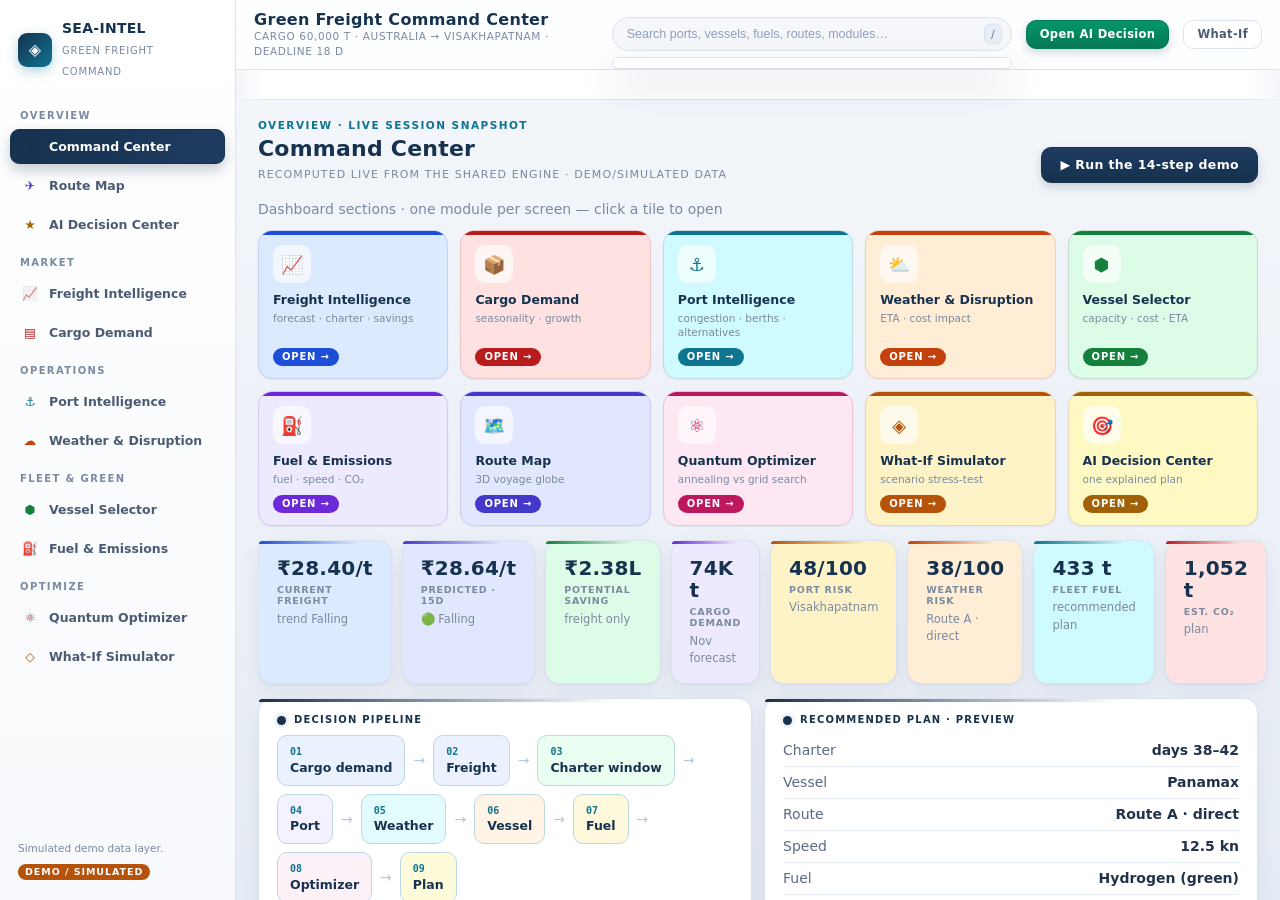
==== index.html @ d5bcb821 "Deploy Green Freight Command Center v59 (rupee currency, pastel dashboard, search, hardened controls" ====
<!DOCTYPE html>
<html lang="en">
<head>
<meta charset="utf-8">
<meta name="viewport" content="width=device-width, initial-scale=1.0">
<title>SEA-INTEL · Green Freight Command Center</title>
<link rel="stylesheet" href="css/styles.css?v=59">
</head>
<body>

<div class="app">

  <!-- ============ SIDEBAR NAV ============ -->
  <aside class="side">
    <div class="brand">
      <div class="logo">◈</div>
      <div><b>SEA-INTEL</b><span>Green Freight Command</span></div>
    </div>

    <div class="grp">Overview</div>
    <button class="navbtn active" data-view="home"><span class="ico">◈</span>Command Center</button>
    <button class="navbtn" data-view="map"><span class="ico">✈</span>Route Map</button>
    <button class="navbtn" data-view="decision"><span class="ico">★</span>AI Decision Center</button>

    <div class="grp">Market</div>
    <button class="navbtn" data-view="freight"><span class="ico">📈</span>Freight Intelligence</button>
    <button class="navbtn" data-view="cargo"><span class="ico">▤</span>Cargo Demand</button>

    <div class="grp">Operations</div>
    <button class="navbtn" data-view="ports"><span class="ico">⚓</span>Port Intelligence</button>
    <button class="navbtn" data-view="weather"><span class="ico">☁</span>Weather &amp; Disruption</button>

    <div class="grp">Fleet &amp; Green</div>
    <button class="navbtn" data-view="vessels"><span class="ico">⬢</span>Vessel Selector</button>
    <button class="navbtn" data-view="fuel"><span class="ico">⛽</span>Fuel &amp; Emissions</button>

    <div class="grp">Optimize</div>
    <button class="navbtn" data-view="quantum"><span class="ico">⚛</span>Quantum Optimizer</button>
    <button class="navbtn" data-view="whatif"><span class="ico">◇</span>What-If Simulator</button>

    <div class="foot">
      Simulated demo data layer.<br>
      <span class="badge-demo">DEMO / SIMULATED</span>
    </div>
  </aside>

  <!-- ============ MAIN ============ -->
  <div class="main">
    <header class="head">
      <div class="dsp">
        <h1>Green Freight Command Center
          <small id="headCtx">Cargo 60,000 t · Australia → Visakhapatnam · Deadline 18 d</small>
        </h1>
      </div>
      <div class="search">
        <input id="searchInput" type="search" placeholder="Search ports, vessels, fuels, routes, modules…" autocomplete="off" spellcheck="false" />
        <kbd class="search-hint">/</kbd>
        <div class="search-res" id="searchRes"></div>
      </div>
      <button class="btn small green" data-go="decision">Open AI Decision</button>
      <button class="btn small ghost" data-go="whatif">What-If</button>
    </header>

    <div class="tape" id="tape"><div class="tape-inner" id="tapeInner"></div></div>

    <div id="errBoard"></div>

    <!-- ================= HOME ================= -->
    <section class="view on" data-view="home">
      <div class="view-head">
        <div>
          <span class="kick">Overview · live session snapshot</span>
          <h2>Command Center <small id="hcSub">every figure below is recomputed by the shared engine</small></h2>
        </div>
        <button class="btn" id="btnDemo">▶ Run the 14-step demo</button>
      </div>

      <div class="pane">
        <div class="ttl sec-ttl">Dashboard sections · one module per screen — click a tile to open</div>
        <div class="sec-mosaic" id="secMosaic"></div>
      </div>

      <div class="strip pane" id="kpiStrip"></div>

      <div class="grid two pane">
        <div class="card">
          <div class="ttl">Decision pipeline</div>
          <div class="pipe" id="pipeLine"></div>
          <p class="sim-note" style="margin-top:12px">Market → demand → port → weather → fleet → fuel → optimizer → plan. Changing any input recomputes every stage.</p>
        </div>
        <div class="card">
          <div class="ttl">Recommended plan · preview</div>
          <div id="homePlan"></div>
          <div style="display:flex;gap:10px;margin-top:12px;flex-wrap:wrap">
            <button class="btn small" data-go="decision">Full plan + why →</button>
            <button class="btn small ghost" data-go="quantum">Optimizer report →</button>
          </div>
        </div>
      </div>

      <div class="grid four pane" id="quickLaunch"></div>

      <div class="card pane">
        <div class="ttl">Guided demo log</div>
        <div class="demo-log" id="demoLog"><span class="step">ready.</span> Press “Run the 14-step demo” to walk the pipeline.</div>
      </div>
    </section>

    <!-- ================= FREIGHT ================= -->
    <section class="view" data-view="freight">
      <div class="view-head">
        <div>
          <span class="kick">Module 02 · market</span>
          <h2>Freight Intelligence <small>forecast, charter timing, savings</small></h2>
        </div>
        <span class="tag t" id="frTag">—</span>
      </div>

      <div class="card pane">
        <div class="ttl">Voyage inputs</div>
        <div class="row">
          <div class="field"><label>Origin</label><select id="fOrigin"></select></div>
          <div class="field"><label>Destination</label><select id="fDest"></select></div>
          <div class="field"><label>Cargo type</label><select id="fCargoType"></select></div>
          <div class="field"><label>Quantity (tonnes)</label><input type="number" id="fQty" min="1000" max="150000" step="1000"></div>
          <div class="field"><label>Deadline (days)</label><input type="number" id="fDeadline" min="5" max="60"></div>
          <div class="field"><label></label><button class="btn" id="fGo">Apply</button></div>
        </div>
      </div>

      <div class="grid three pane">
        <div class="card kpi">
          <div class="lbl">Current freight rate</div>
          <div class="v" id="frCur">–</div>
          <div class="sub down">simulated Baltic-style index</div>
        </div>
        <div class="card kpi">
          <div class="lbl">Predicted · ~15 days</div>
          <div class="v" id="frF15">–</div>
          <div class="sub" id="frTrend">—</div>
        </div>
        <div class="card kpi">
          <div class="lbl">Prediction confidence</div>
          <div class="v" id="frConf">–</div>
          <div class="sub">based on window sharpness</div>
        </div>
      </div>

      <div class="grid two pane">
        <div class="card">
          <div class="ttl">Rate forecast · 60-day horizon</div>
          <div class="canvas-wrap" id="frChartWrap"><canvas id="frChart" data-h="280"></canvas></div>
        </div>
        <div class="card">
          <div class="ttl">Predicted rates</div>
          <div id="frPreds" style="display:flex;flex-direction:column;gap:8px"></div>
          <div class="sim-note" style="margin-top:10px">Plain-language read: <b id="frRead">—</b></div>
        </div>
      </div>

      <div class="grid two pane">
        <div class="card">
          <div class="ttl">Decision · best charter window</div>
          <div id="frWindow"></div>
        </div>
        <div class="card">
          <div class="ttl">Potential savings calculator</div>
          <div id="frSave"></div>
        </div>
      </div>
    </section>

    <!-- ================= CARGO ================= -->
    <section class="view" data-view="cargo">
      <div class="view-head">
        <div>
          <span class="kick">Module 03 · market</span>
          <h2>Cargo Demand Intelligence <small>tonnage pressure drives freight</small></h2>
        </div>
      </div>
      <div class="grid two pane">
        <div class="card">
          <div class="ttl">Monthly demand · Sep → Dec forecast</div>
          <div id="cgForecast"></div>
        </div>
        <div class="card">
          <div class="ttl">Demand → Freight linkage</div>
          <div class="pipe" id="cgChain"></div>
          <p class="sim-note" style="margin-top:12px" id="cgNote">—</p>
        </div>
      </div>
      <div class="grid two pane">
        <div class="card">
          <div class="ttl">Cargo volume by month (K tonnes)</div>
          <div class="canvas-wrap" id="cgChartWrap"><canvas id="cgChart" data-h="280"></canvas></div>
        </div>
        <div class="card">
          <div class="ttl">Demand growth analysis</div>
          <div id="cgGrowth"></div>
        </div>
      </div>
    </section>

    <!-- ================= PORTS ================= -->
    <section class="view" data-view="ports">
      <div class="view-head">
        <div>
          <span class="kick">Module 04 · operations</span>
          <h2>Port Intelligence <small>congestion, berths, draft, risk</small></h2>
        </div>
        <button class="btn small" data-go="map">Open on map →</button>
      </div>
      <div class="grid four pane" id="portCards"></div>
      <div class="card pane" id="altPortCard"></div>
    </section>

    <!-- ================= WEATHER ================= -->
    <section class="view" data-view="weather">
      <div class="view-head">
        <div>
          <span class="kick">Module 05 · operations</span>
          <h2>Weather &amp; Disruption Intelligence <small>sea state, ETA, cost impact</small></h2>
        </div>
      </div>
      <div class="grid three pane">
        <div class="card" style="display:flex;justify-content:center"><div id="wxRing"></div></div>
        <div class="card" id="wxImp"></div>
        <div class="card" id="wxAlt"></div>
      </div>
      <div class="card pane">
        <div class="ttl">Active sea-state events (simulated)</div>
        <div id="wxEvents"></div>
      </div>
    </section>

    <!-- ================= VESSELS ================= -->
    <section class="view" data-view="vessels">
      <div class="view-head">
        <div>
          <span class="kick">Module 06 · fleet</span>
          <h2>Vessel Selection Engine <small>capacity · cost · ETA · fuel · CO₂ · risk</small></h2>
        </div>
      </div>
      <div class="card pane">
        <div class="ttl">Comparison for current voyage</div>
        <table class="tbl" id="vesselTbl"></table>
        <p class="sim-note" style="margin-top:10px" id="vsNote">—</p>
      </div>
      <div class="card pane">
        <div class="ttl">Why this vessel</div>
        <ul class="why" id="vsWhy"></ul>
      </div>
    </section>

    <!-- ================= FUEL ================= -->
    <section class="view" data-view="fuel">
      <div class="view-head">
        <div>
          <span class="kick">Module 07 · green fleet</span>
          <h2>Fuel Prediction &amp; Speed Optimization <small>speed in → fuel, cost, CO₂ out</small></h2>
        </div>
      </div>
      <div class="grid two pane">
        <div class="card">
          <div class="ttl">Speed impact (live)</div>
          <div class="slider-row"><label>Speed</label><input type="range" id="spRange" min="10" max="17" step="0.1" value="13.1"><span class="pct" id="spVal">13.1 kn</span></div>
          <div id="spOut"></div>
        </div>
        <div class="card">
          <div class="ttl">Optimal cruising speed</div>
          <div id="spOpt"></div>
        </div>
      </div>
      <div class="grid two pane">
        <div class="card">
          <div class="ttl">Fuel → speed curve</div>
          <div class="canvas-wrap" id="fuChartWrap"><canvas id="fuChart" data-h="260"></canvas></div>
        </div>
        <div class="card">
          <div class="ttl">Green fuel comparison · this voyage</div>
          <table class="tbl" id="fuelTbl"></table>
          <div style="margin-top:12px" class="row">
            <button class="btn small" id="shoreBtn">Shore power: on</button>
            <span class="sim-note">Shore-power flag shown when the destination port has infrastructure.</span>
          </div>
        </div>
      </div>
    </section>

    <!-- ================= MAP ================= -->
    <section class="view" data-view="map">
      <div class="view-head">
        <div>
          <span class="kick">Module 08 · spatial</span>
          <h2>Route Map <small>grab to rotate · scroll to zoom · routes stay on the planet</small></h2>
        </div>
        <div class="row">
          <button class="btn small" data-lane="A">Route A</button>
          <button class="btn small" data-lane="B">Route B</button>
          <button class="btn small" data-lane="C">Route C</button>
          <button class="btn small ghost" data-go="weather">Weather risk →</button>
        </div>
      </div>
      <div class="globe-box" id="globeBox">
        <div id="globeTip"></div>
      </div>
      <div class="card pane">
        <div class="ttl">Map legend &amp; route rationale</div>
        <div id="mapLegend"></div>
      </div>
    </section>

    <!-- ================= QUANTUM ================= -->
    <section class="view" data-view="quantum">
      <div class="view-head">
        <div>
          <span class="kick">Module 09 · optimizer (problem 26138)</span>
          <h2>Quantum-Inspired Optimization <small>annealing over vessel × route × speed × fuel × charter window</small></h2>
        </div>
        <button class="btn" id="optBtn">⚛ Run optimizer</button>
      </div>
      <div class="grid two pane">
        <div class="card">
          <div class="ttl">Optimization priorities</div>
          <div class="slider-row"><label>Cost</label><input type="range" class="wsl" data-k="cost" min="0" max="100"><span class="pct" id="wCost">70%</span></div>
          <div class="slider-row"><label>Fuel</label><input type="range" class="wsl" data-k="fuel" min="0" max="100"><span class="pct" id="wFuel">60%</span></div>
          <div class="slider-row"><label>Emissions</label><input type="range" class="wsl" data-k="emi" min="0" max="100"><span class="pct" id="wEmi">90%</span></div>
          <div class="slider-row"><label>ETA</label><input type="range" class="wsl" data-k="eta" min="0" max="100"><span class="pct" id="wEta">80%</span></div>
          <p class="sim-note" style="margin-top:8px">Priority changes shift vessel / route / speed / fuel choices through the same engine.</p>
        </div>
        <div class="card">
          <div class="ttl">Result that matches current priorities</div>
          <div id="optOut"></div>
        </div>
      </div>
      <div class="grid two pane">
        <div class="card" id="qBox"></div>
        <div class="card" id="cBox"></div>
      </div>
      <div class="card pane">
        <div class="ttl">Optimizer method</div>
        <div class="sim-note">Quantum-inspired simulated annealing over the full decision graph; objective = weighted (cost, fuel, CO₂, ETA-lateness). Runs and timings are measured live in your browser on each “Run optimizer”. Conventional baseline = greedy grid search over the same space.</div>
      </div>
    </section>

    <!-- ================= WHAT-IF ================= -->
    <section class="view" data-view="whatif">
      <div class="view-head">
        <div>
          <span class="kick">Module 10 · simulation</span>
          <h2>What-If Simulator <small>change a scenario → engine re-optimizes everything</small></h2>
        </div>
        <button class="btn green" id="wiReset">Reset scenarios</button>
      </div>
      <div class="card pane">
        <div class="ttl">Scenario switches</div>
        <div class="row" id="wiChips"></div>
      </div>
      <div class="grid two pane">
        <div class="card"><div class="ttl">Before</div><div id="wiBefore"></div></div>
        <div class="card"><div class="ttl">After</div><div id="wiAfter"></div></div>
      </div>
      <div class="card pane">
        <div class="ttl">Why the recommendation changed</div>
        <div id="wiWhy"></div>
        <div class="grid four" id="wiDeltas" style="margin-top:12px"></div>
      </div>
    </section>

    <!-- ================= DECISION ================= -->
    <section class="view" data-view="decision">
      <div class="view-head">
        <div>
          <span class="kick">Output · everything above converges here</span>
          <h2>AI Voyage Decision Center <small>one recommendation, fully explained</small></h2>
        </div>
        <div style="display:flex;gap:8px">
          <button class="btn small" data-go="map">Route →</button>
          <button class="btn small ghost" data-go="whatif">Stress-test →</button>
        </div>
      </div>
      <div class="grid two pane">
        <div class="card">
          <div class="ttl">🏆 Recommended plan</div>
          <div id="decPlan"></div>
        </div>
        <div class="card" style="display:flex;justify-content:space-around;align-items:center;gap:16px">
          <div id="decRing"></div>
          <div id="decRingTxt"></div>
        </div>
      </div>
      <div class="grid two pane">
        <div class="card">
          <div class="ttl">Expected results</div>
          <div id="decResults"></div>
        </div>
        <div class="card">
          <div class="ttl">Why did AI choose this?</div>
          <ul class="why" id="decWhy"></ul>
        </div>
      </div>
      <div class="card pane">
        <div class="ttl">Digital voyage summary</div>
        <table class="tbl" id="decSummary"></table>
      </div>
      <div class="card pane">
        <div class="ttl">Before / after optimization</div>
        <div class="canvas-wrap" id="decChartWrap"><canvas id="decChart" data-h="280"></canvas></div>
      </div>
    </section>

    <!-- modal -->
    <div class="modal" id="portModal"><div class="box card" id="portModalBody"></div></div>
  </div>
</div>

<div id="probe" style="display:none"></div>
<script src="js/data.js?v=59"></script>
<script src="js/engine.js?v=59"></script>
<script src="js/charts.js?v=59"></script>
<script src="js/globe2026z.js?v=59"></script>
<script src="js/app.js?v=59"></script>
</body>
</html>
---- css/styles.css ----
:root {
  --bg: #eef2f8;
  --bg2: #f7f9fc;
  --panel: #ffffff;
  --panel2: #fdfdfe;
  --line: #dbe3ee;
  --navy: #16324f;
  --navy2: #1e3a5f;
  --teal: #0e7490;
  --blue: #2563eb;
  --green: #059669;
  --amber: #b45309;
  --red: #dc2626;
  --cyan: #0e7490;
  --ink: #22324b;
  --ink2: #4c5b74;
  --ink3: #7a8aa0;
  --head: #132743;
  --soft: rgba(19, 39, 67, 0.06);
  --mono: ui-monospace, "Cascadia Mono", Consolas, monospace;
}
* { box-sizing: border-box; margin: 0; padding: 0; }
html, body { height: 100%; }
body {
  background: linear-gradient(180deg, #f4f7fb 0%, var(--bg) 45%, #e6ecf5 100%) fixed, var(--bg);
  color: var(--ink);
  font: 14px/1.5 system-ui, "Segoe UI", sans-serif;
  overflow: hidden;
}
::-webkit-scrollbar { width: 10px; height: 10px; }
::-webkit-scrollbar-thumb { background: #c3cfe0; border-radius: 8px; border: 2px solid transparent; background-clip: content-box; }
::-webkit-scrollbar-track { background: transparent; }
a { color: var(--teal); }

.app { display: grid; grid-template-columns: 236px 1fr; height: 100vh; }

/* ---------- Sidebar ---------- */
.side {
  background: linear-gradient(180deg, #ffffff, #f7f9fc);
  border-right: 1px solid var(--line);
  display: flex; flex-direction: column;
  padding: 14px 10px 18px; overflow-y: auto;
  position: relative; z-index: 20;
}
.brand { display: flex; align-items: center; gap: 10px; padding: 4px 8px 16px; }
.brand .logo {
  width: 34px; height: 34px; border-radius: 9px; flex: none;
  background: linear-gradient(135deg, #16324f, #0e7490);
  box-shadow: 0 4px 12px rgba(14, 116, 144, .3);
  display: grid; place-items: center;
  font: 800 16px/1 system-ui; color: #ffffff;
}
.brand b { color: var(--navy); font-size: 14px; letter-spacing: .02em; display: block; }
.brand span { color: var(--ink3); font-size: 10px; letter-spacing: .08em; text-transform: uppercase; }
.side .grp { color: var(--ink3); font: 700 10px/1 system-ui; letter-spacing: .14em; text-transform: uppercase; padding: 14px 10px 6px; }
.navbtn {
  width: 100%; text-align: left; display: flex; align-items: center; gap: 10px;
  background: transparent; color: var(--ink2);
  border: 1px solid transparent; border-radius: 9px;
  padding: 9px 10px; margin: 2px 0; cursor: pointer;
  font: 600 12.5px/1.2 system-ui; transition: background .15s, color .15s, border-color .15s, transform .06s;
}
.navbtn:hover { background: var(--soft); color: var(--navy); }
.navbtn:active { transform: translateY(1px); }
.navbtn .ico { width: 18px; text-align: center; color: var(--teal); flex: none; }
.navbtn.active { background: linear-gradient(90deg, #16324f, #1e3a5f); color: #ffffff; border-color: #16324f; box-shadow: 0 6px 14px rgba(22, 50, 79, .25); }
.navbtn.active .ico { color: #7dd3fc; }
.side .foot { margin-top: auto; padding: 14px 8px 2px; color: var(--ink3); font-size: 10.5px; line-height: 1.5; }
.badge-demo {
  display: inline-block; font: 700 9.5px/1 system-ui; letter-spacing: .1em;
  color: #ffffff; background: var(--amber); border-radius: 999px; padding: 3px 7px; margin-top: 8px;
}

/* ---------- Header / tape ---------- */
.head {
  display: flex; align-items: center; gap: 14px;
  padding: 10px 18px; border-bottom: 1px solid var(--line);
  background: rgba(255, 255, 255, .82); backdrop-filter: blur(8px);
  position: relative; z-index: 10;
}
.head h1 { font: 700 16px/1.2 system-ui; color: var(--navy); letter-spacing: .02em; }
.head h1 small { display: block; color: var(--ink3); font: 500 10.5px/1.4 system-ui; letter-spacing: .06em; text-transform: uppercase; }
.head .dsp { flex: 1; }

/* Global search */
.search { position: relative; flex: 0 1 400px; min-width: 180px; }
.search input {
  width: 100%; padding: 9px 38px 9px 14px; box-sizing: border-box;
  border: 1px solid var(--line); border-radius: 999px;
  background: #f5f7fb; color: var(--ink); font-size: 12.5px; outline: none;
  transition: border-color .12s, box-shadow .12s, background .12s;
}
.search input::placeholder { color: #8ea0bd; }
.search input:focus { border-color: #93c5fd; background: #ffffff; box-shadow: 0 0 0 3px #dbeafe; }
.search-hint {
  position: absolute; right: 10px; top: 50%; transform: translateY(-50%);
  font: 700 10px/1.5 system-ui; color: var(--ink3);
  background: #e8eef6; border: 1px solid var(--line); border-radius: 6px; padding: 2px 6px; pointer-events: none;
}
.search-res {
  position: absolute; top: calc(100% + 6px); left: 0; right: 0;
  background: #ffffff; border: 1px solid var(--line); border-radius: 12px;
  box-shadow: 0 16px 38px rgba(19, 39, 67, .18); overflow: hidden; z-index: 70; padding: 5px;
}
.sr { display: flex; align-items: center; gap: 10px; padding: 8px 9px; border-radius: 9px; cursor: pointer; border-bottom: 1px solid #f0f4f9; }
.sr:last-child { border-bottom: none; }
.sr.sel, .sr:hover { background: #f0f6ff; }
.sr-ico { width: 30px; height: 30px; border-radius: 8px; display: grid; place-items: center; flex: none; }
.sr-tx { flex: 1; min-width: 0; }
.sr-tx b { display: block; font: 700 12.5px/1.3 system-ui; color: var(--navy); white-space: nowrap; overflow: hidden; text-overflow: ellipsis; }
.sr-tx small { display: block; font-size: 10.5px; line-height: 1.35; color: var(--ink3); white-space: nowrap; overflow: hidden; text-overflow: ellipsis; margin-top: 2px; }
.sr em { font-style: normal; font: 700 9px/1 system-ui; letter-spacing: .08em; text-transform: uppercase; }
.sr-none { padding: 12px; color: var(--ink3); font-size: 12px; text-align: center; }
.tape {
  overflow: hidden; white-space: nowrap;
  border-bottom: 1px solid var(--line);
  background: #ffffff;
  padding: 6px 0; color: var(--ink2); font-size: 11.5px;
  mask-image: linear-gradient(90deg, transparent, #000 3%, #000 97%, transparent);
}
.tape-inner { display: inline-block; padding-left: 100%; animation: marquee 46s linear infinite; white-space: nowrap; }
.tape-inner span { margin-right: 38px; }
.tape-inner b { color: var(--navy); font-weight: 600; }
.tape-inner .up { color: var(--green); }
.tape-inner .down { color: var(--red); }
@keyframes marquee { to { transform: translateX(-100%); } }

/* ---------- Main area ---------- */
.main { overflow-y: auto; height: 100vh; position: relative; }
.view { display: none; padding: 20px 22px 60px; max-width: 1280px; margin: 0 auto; animation: fade .25s ease; }
.view.on { display: block; }
@keyframes fade { from { opacity: 0; transform: translateY(4px); } to { opacity: 1; transform: none; } }
.view-head { display: flex; align-items: flex-end; justify-content: space-between; gap: 14px; margin-bottom: 16px; flex-wrap: wrap; }
.view-head h2 { font: 800 22px/1.2 system-ui; color: var(--navy); letter-spacing: .01em; }
.view-head h2 small { display: block; color: var(--ink3); font: 500 11px/1.5 system-ui; letter-spacing: .1em; text-transform: uppercase; margin-top: 4px; }
.kick { color: var(--teal); font: 600 10.5px/1 system-ui; letter-spacing: .14em; text-transform: uppercase; display: block; margin-bottom: 6px; }
.pane { margin-bottom: 14px; }

/* Cards */
.card {
  background: var(--panel);
  border: 1px solid var(--line);
  border-radius: 14px; padding: 16px 18px;
  box-shadow: 0 1px 2px rgba(19, 39, 67, .05), 0 8px 22px rgba(19, 39, 67, .06);
}
.card .ttl { color: var(--ink3); font: 700 10px/1 system-ui; letter-spacing: .12em; text-transform: uppercase; margin-bottom: 10px; display: flex; align-items: center; gap: 8px; }

/* Per-module accent colours */
.view { --acc: #0e7490; --accbg: #cffafe; }
.view[data-view="home"] { --acc: #16324f; --accbg: #eef2f8; }
.view[data-view="freight"] { --acc: #1d4ed8; --accbg: #dbeafe; }
.view[data-view="cargo"] { --acc: #b91c1c; --accbg: #fee2e2; }
.view[data-view="ports"] { --acc: #0e7490; --accbg: #cffafe; }
.view[data-view="weather"] { --acc: #c2410c; --accbg: #ffedd5; }
.view[data-view="vessels"] { --acc: #15803d; --accbg: #dcfce7; }
.view[data-view="fuel"] { --acc: #6d28d9; --accbg: #ede9fe; }
.view[data-view="map"] { --acc: #4338ca; --accbg: #e0e7ff; }
.view[data-view="quantum"] { --acc: #be185d; --accbg: #fce7f3; }
.view[data-view="whatif"] { --acc: #b45309; --accbg: #fef3c7; }
.view[data-view="decision"] { --acc: #a16207; --accbg: #fef9c3; }

/* Cards take on their module accent */
.view .card { position: relative; }
.view .card::before {
  content: ""; position: absolute; top: 0; left: 0; right: 0; height: 3px;
  border-radius: 13px 13px 0 0;
  background: linear-gradient(90deg, var(--acc), transparent 72%);
}
.view .card .ttl { color: var(--acc); }
.view .card .ttl::before {
  content: ""; width: 9px; height: 9px; border-radius: 50%;
  background: var(--acc); box-shadow: 0 0 0 3px var(--accbg);
}
.view .card .ttl kbd { color: var(--ink3); }

/* Nav icons take their module accent */
.navbtn .ico { color: var(--navy); }
.navbtn[data-view="freight"] .ico { color: #1d4ed8; }
.navbtn[data-view="cargo"] .ico { color: #b91c1c; }
.navbtn[data-view="ports"] .ico { color: #0e7490; }
.navbtn[data-view="weather"] .ico { color: #c2410c; }
.navbtn[data-view="vessels"] .ico { color: #15803d; }
.navbtn[data-view="fuel"] .ico { color: #6d28d9; }
.navbtn[data-view="map"] .ico { color: #4338ca; }
.navbtn[data-view="quantum"] .ico { color: #be185d; }
.navbtn[data-view="whatif"] .ico { color: #b45309; }
.navbtn[data-view="decision"] .ico { color: #a16207; }
.navbtn[data-view="home"] .ico { color: #16324f; }
.grid { display: grid; grid-template-columns: repeat(4, 1fr); gap: 12px; }
.grid.three { grid-template-columns: repeat(3, 1fr); }
.grid.two { grid-template-columns: repeat(2, 1fr); }
.kpi .v { font: 800 26px/1.1 system-ui; color: var(--navy); letter-spacing: .01em; }
.kpi .lbl { color: var(--ink2); font: 600 10px/1.2 system-ui; letter-spacing: .1em; text-transform: uppercase; margin: 6px 0 4px; }
.kpi .sub { color: var(--ink3); font-size: 11.5px; }
.kpi .sub .up { color: var(--green); }
.kpi .sub .down { color: var(--red); }
.kpi .dlt { border-left: 3px solid transparent; }
.kpi .dlt.teal { border-color: var(--teal); } .kpi .dlt.green { border-color: var(--green); }
.kpi .dlt.amber { border-color: var(--amber); } .kpi .dlt.red { border-color: var(--red); }

/* Buttons */
.btn {
  display: inline-flex; align-items: center; gap: 8px; justify-content: center;
  border: 1px solid #16324f; background: linear-gradient(180deg, #1e3a5f, #16324f);
  color: #ffffff; font: 700 12.5px/1 system-ui; letter-spacing: .03em;
  padding: 11px 18px; border-radius: 10px; cursor: pointer; transition: .15s;
  box-shadow: 0 4px 10px rgba(22, 50, 79, .18);
}
.btn:hover { box-shadow: 0 6px 16px rgba(22, 50, 79, .3); }
.btn:active { transform: translateY(1px); }
.btn.small { padding: 8px 13px; font-size: 11.5px; }
.btn.ghost { background: #ffffff; border-color: var(--line); color: var(--ink2); box-shadow: none; }
.btn.ghost:hover { border-color: #b8c6da; color: var(--navy); }
.btn.green { border-color: #047857; background: linear-gradient(180deg, #059669, #047857); }

/* Forms */
.row { display: flex; flex-wrap: wrap; gap: 12px; }
.field { flex: 1 1 170px; display: flex; flex-direction: column; gap: 5px; }
.field label { color: var(--ink3); font: 600 10px/1 system-ui; letter-spacing: .1em; text-transform: uppercase; }
.field select, .field input {
  background: #ffffff; color: var(--ink); border: 1px solid #c9d4e4;
  border-radius: 8px; padding: 9px 11px; font: 600 13px/1 system-ui; outline: none; cursor: pointer;
}
.field select:focus, .field input:focus { border-color: var(--teal); box-shadow: 0 0 0 3px rgba(14, 116, 144, .15); }

/* Sliders */
.slider-row { display: flex; align-items: center; gap: 12px; margin: 9px 0; }
.slider-row label { flex: 0 0 92px; color: var(--ink2); font: 600 12px/1 system-ui; }
.slider-row input[type=range] { flex: 1; accent-color: var(--teal); height: 4px; }
.slider-row .pct { flex: 0 0 44px; text-align: right; color: var(--teal); font: 700 12.5px/1 var(--mono); }
.meter { height: 6px; border-radius: 999px; background: #e4eaf3; overflow: hidden; margin-top: 7px; }
.meter i { display: block; height: 100%; border-radius: 999px; background: linear-gradient(90deg, var(--green), var(--teal)); transition: width .4s; }

/* Tables */
table.tbl { width: 100%; border-collapse: collapse; font-size: 12.5px; }
.tbl th { text-align: left; color: var(--ink3); font: 700 10px/1 system-ui; letter-spacing: .1em; text-transform: uppercase; padding: 8px 10px; border-bottom: 1px solid var(--line); }
.tbl th { background: #edf2f9; }
.tbl th:first-child { border-radius: 8px 0 0 8px; }
.tbl th:last-child { border-radius: 0 8px 8px 0; }
.tbl td { padding: 9px 10px; border-bottom: 1px solid #edf1f7; color: var(--ink); }
.tbl tr.best td { background: rgba(14, 116, 144, .06); }
.tbl tr.best td:first-child { border-left: 3px solid var(--teal); }
.tbl td.good { color: var(--green); } .tbl td.bad { color: var(--red); } .tbl td.warn { color: var(--amber); }

/* Chips (what-if) */
.chip {
  display: inline-flex; align-items: center; gap: 7px;
  border: 1px solid var(--line); background: #ffffff; color: var(--ink2);
  border-radius: 999px; padding: 8px 14px; font: 600 12px/1 system-ui; cursor: pointer; transition: .15s;
}
.chip:hover { border-color: #b8c6da; color: var(--navy); }
.chip.on { border-color: #16324f; background: #16324f; color: #ffffff; box-shadow: 0 4px 12px rgba(22, 50, 79, .25); }

/* Status dots / tags */
.tag { display: inline-block; font: 700 10px/1 system-ui; letter-spacing: .08em; border-radius: 6px; padding: 4px 8px; }
.tag.g { color: var(--green); background: rgba(5, 150, 105, .1); border: 1px solid rgba(5, 150, 105, .3); }
.tag.t { color: var(--teal); background: rgba(14, 116, 144, .1); border: 1px solid rgba(14, 116, 144, .3); }
.tag.a { color: var(--amber); background: rgba(180, 83, 9, .1); border: 1px solid rgba(180, 83, 9, .3); }
.tag.r { color: var(--red); background: rgba(220, 38, 38, .1); border: 1px solid rgba(220, 38, 38, .3); }

/* Risk ring */
.ring { --p: 50; --c: var(--green); position: relative; width: 128px; height: 128px; }
.ring::before {
  content: ""; position: absolute; inset: 0; border-radius: 50%;
  background: conic-gradient(var(--c) calc(var(--p)*1%), #e2e8f2 0);
  -webkit-mask: radial-gradient(farthest-side, transparent calc(100% - 12px), #000 calc(100% - 11px));
  mask: radial-gradient(farthest-side, transparent calc(100% - 12px), #000 calc(100% - 11px));
}
.ring .rc { position: absolute; inset: 0; display: grid; place-items: center; text-align: center; }
.ring .rc b { font: 800 26px/1 var(--mono); color: var(--navy); }
.ring .rc span { font: 700 10px/1 system-ui; letter-spacing: .1em; color: var(--ink3); margin-top: 5px; display: block; }

/* Pipeline steps */
.pipe { display: flex; flex-wrap: wrap; gap: 8px; align-items: center; }
.pipe .node {
  border: 1px solid color-mix(in srgb, var(--ac, var(--teal)) 28%, #ffffff);
  background: color-mix(in srgb, var(--acbg, #eef2f8) 60%, #ffffff);
  border-radius: 10px;
  padding: 9px 12px; font: 600 11px/1.3 system-ui; color: var(--ink2); max-width: 150px;
}
.pipe .node b { display: block; color: var(--navy); font-size: 12.5px; }
.pipe .node .s { color: var(--ac, var(--teal)); font: 800 10px/1 var(--mono); }
.pipe .arr { color: #b8c6da; }

.why { list-style: none; }
.why li { display: flex; gap: 9px; padding: 7px 2px; border-bottom: 1px solid #eef2f8; font-size: 12.5px; color: var(--ink2); }
.why li .ok { color: var(--green); flex: none; }

.big { font: 800 30px/1.1 system-ui; color: var(--navy); letter-spacing: .01em; }
.sim-note { color: var(--ink3); font-size: 11px; line-height: 1.5; }
.sim-note b { color: var(--amber); }

.canvas-wrap { width: 100%; height: 300px; position: relative; }
.canvas-wrap.h340 { height: 340px; }
.canvas-wrap canvas { width: 100%; height: 100%; display: block; }

/* Globe */
.globe-box { position: relative; width: 100%; height: 560px; border-radius: 14px; overflow: hidden; border: 1px solid #c9d4e4; background: #0a1a30; box-shadow: inset 0 0 60px rgba(10, 26, 48, .6); }
#globeTip {
  position: fixed; z-index: 60; pointer-events: none; opacity: 0; transition: opacity .18s;
  background: #0d1b30; border: 1px solid rgba(14, 116, 144, .6); color: #e6f1ff;
  font: 600 12px/1.45 system-ui; padding: 9px 12px; border-radius: 10px; max-width: 300px;
  box-shadow: 0 8px 26px rgba(0, 0, 0, .35);
}
#globeTip.show { opacity: 1; }

/* Modal */
.modal {
  position: fixed; inset: 0; z-index: 90; display: none; place-items: center;
  background: rgba(21, 37, 61, .45); backdrop-filter: blur(4px);
}
.modal.show { display: grid; }
.modal .box { width: min(520px, 92vw); max-height: 86vh; overflow: auto; }

/* Stepper / demo log (kept as a dark console block for contrast) */
.step-row { display: flex; gap: 8px; align-items: center; flex-wrap: wrap; margin-bottom: 12px; }
.step-row .st { font: 700 11px/1 var(--mono); color: var(--ink3); }
.step-row .st .n { color: var(--teal); }
.demo-log { font: 12px/1.55 var(--mono); color: #b9c9de; background: #0d1b30; border: 1px solid #16324f; border-radius: 10px; padding: 12px 14px; max-height: 220px; overflow-y: auto; }
.demo-log .ok { color: #34d399; }
.demo-log .step { color: #7dd3fc; }

/* Infeasible-request banner */
#errBoard:empty { display: none; }
.err-board {
  background: linear-gradient(90deg, #fef2f2, #fff7ed);
  border: 1px solid #fecaca; border-left: 4px solid var(--red, #dc2626);
  border-radius: 12px; padding: 14px 16px; margin-bottom: 12px;
}
.err-board b { color: #b91c1c; font: 800 12.5px/1.3 system-ui; }
.err-board p { color: #7f1d1d; font-size: 12px; margin: 5px 0 0; }

/* KPI strip in home */
.strip { display: grid; grid-template-columns: repeat(8, 1fr); gap: 10px; }
.strip .min { position: relative; }
.strip .min::before { content: ""; position: absolute; top: 0; left: 0; right: 0; height: 3px; background: linear-gradient(90deg, var(--ac, var(--teal)), transparent 75%); }
.strip .min .v { font: 800 20px/1.1 system-ui; color: var(--navy); }
.strip .min .lbl { font: 600 9.5px/1.2 system-ui; letter-spacing: .08em; text-transform: uppercase; color: var(--ink3); margin-top: 5px; }

/* Section mosaic (dashboard top) */
.sec-ttl { margin: 0 0 10px; color: var(--ink3); }
.sec-mosaic { display: grid; grid-template-columns: repeat(5, 1fr); gap: 12px; }
.sec {
  position: relative; overflow: hidden;
  display: flex; flex-direction: column; align-items: flex-start; gap: 9px;
  text-align: left; font: inherit; color: var(--ink); cursor: pointer;
  background: #ffffff; border: 1px solid var(--line); border-radius: 14px;
  padding: 14px 14px 12px;
  box-shadow: 0 1px 2px rgba(19, 39, 67, .05);
  transition: transform .12s ease, box-shadow .15s ease;
}
.sec {
  border-color: color-mix(in srgb, var(--ac) 26%, #ffffff);
}
.sec:hover { transform: translateY(-2px); box-shadow: 0 10px 22px rgba(19, 39, 67, .13); }
.sec:active { transform: translateY(0); }
.sec .bar { position: absolute; top: 0; left: 0; right: 0; height: 4px; }
.sec .ico {
  width: 38px; height: 38px; flex: none;
  display: grid; place-items: center; font-size: 18px; border-radius: 10px;
}
.sec b { font: 700 12.5px/1.25 system-ui; color: var(--navy); display: block; }
.sec small { display: block; color: var(--ink3); font-size: 10.5px; margin-top: 3px; line-height: 1.35; }
.sec em {
  margin-top: auto; font-style: normal;
  font: 700 10px/1 system-ui; letter-spacing: .08em; text-transform: uppercase;
  color: #ffffff; padding: 4px 9px; border-radius: 999px;
}
@media (max-width: 1180px) { .sec-mosaic { grid-template-columns: repeat(4, 1fr); } }
@media (max-width: 900px) { .sec-mosaic { grid-template-columns: repeat(2, 1fr); } }
@media (max-width: 640px) { .sec-mosaic { grid-template-columns: 1fr; } }
@media (max-width: 1180px) { .grid { grid-template-columns: repeat(2, 1fr); } .strip { grid-template-columns: repeat(4, 1fr); } .grid.three { grid-template-columns: repeat(2, 1fr); } }
@media (max-width: 900px) {
  .app { grid-template-columns: 1fr; grid-template-rows: auto 1fr; }
  .side {
    flex-direction: row; overflow-x: auto; align-items: center; padding: 8px;
    border-right: none; border-bottom: 1px solid var(--line);
  }
  .side .grp, .side .foot { display: none; }
  .side .navbtn { flex: none; width: auto; }
  .brand { padding: 0 8px 0 4px; }
}
@media (max-width: 640px) {
  .grid, .grid.three, .grid.two { grid-template-columns: 1fr; }
  .strip { grid-template-columns: repeat(2, 1fr); }
  .head h1 { font-size: 14px; }
}
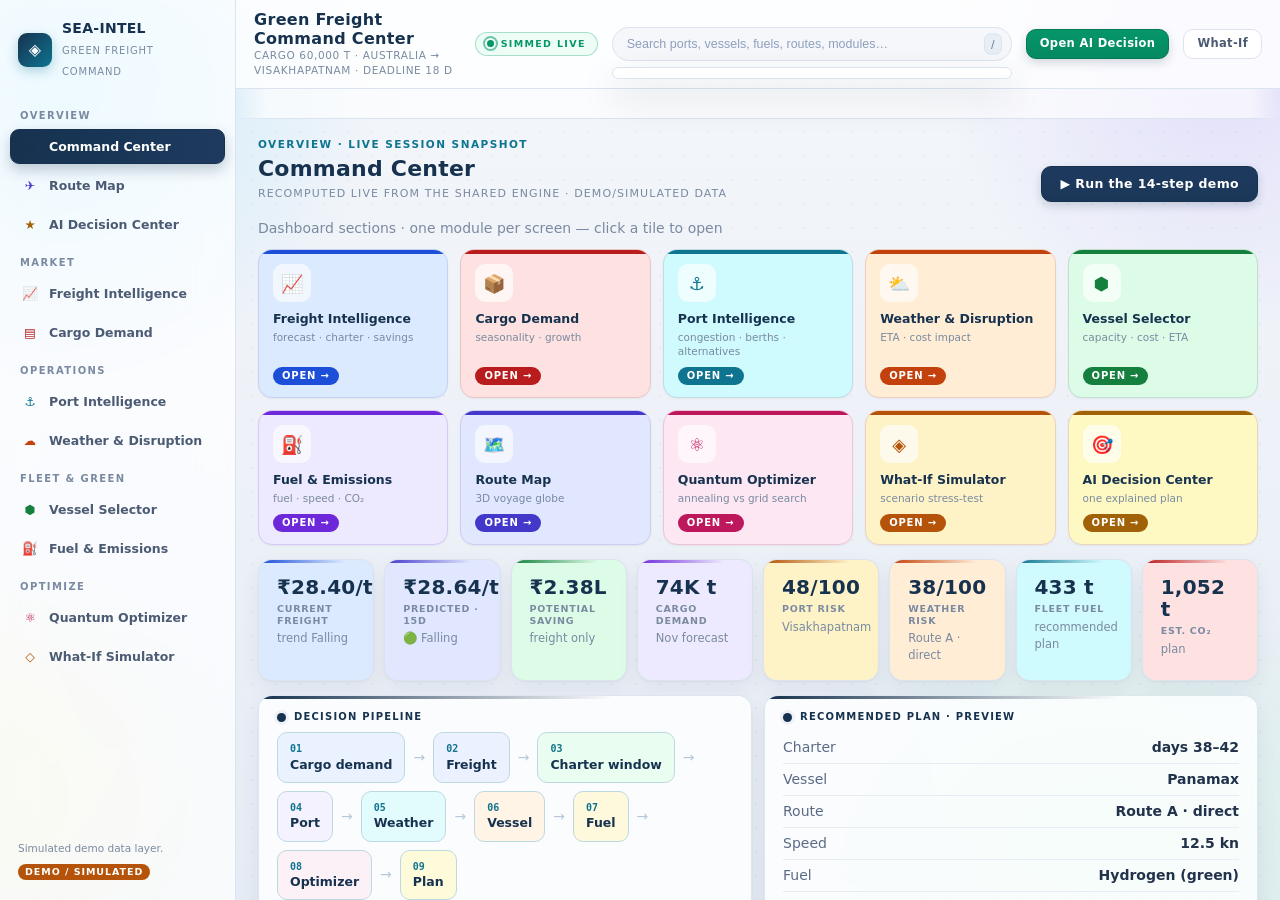
==== commit 60cc048f: "v60: glassmorphism panels, animated pastel haze backdrop, card shine sweep, staggered tile pop-in, l" ====
--- a/index.html
+++ b/index.html
@@ -4,7 +4,7 @@
 <meta charset="utf-8">
 <meta name="viewport" content="width=device-width, initial-scale=1.0">
 <title>SEA-INTEL · Green Freight Command Center</title>
-<link rel="stylesheet" href="css/styles.css?v=59">
+<link rel="stylesheet" href="css/styles.css?v=60">
 </head>
 <body>
 
@@ -52,6 +52,7 @@
           <small id="headCtx">Cargo 60,000 t · Australia → Visakhapatnam · Deadline 18 d</small>
         </h1>
       </div>
+      <span class="live"><i></i>Simmed live</span>
       <div class="search">
         <input id="searchInput" type="search" placeholder="Search ports, vessels, fuels, routes, modules…" autocomplete="off" spellcheck="false" />
         <kbd class="search-hint">/</kbd>
@@ -415,10 +416,10 @@
 </div>
 
 <div id="probe" style="display:none"></div>
-<script src="js/data.js?v=59"></script>
-<script src="js/engine.js?v=59"></script>
-<script src="js/charts.js?v=59"></script>
-<script src="js/globe2026z.js?v=59"></script>
-<script src="js/app.js?v=59"></script>
+<script src="js/data.js?v=60"></script>
+<script src="js/engine.js?v=60"></script>
+<script src="js/charts.js?v=60"></script>
+<script src="js/globe2026z.js?v=60"></script>
+<script src="js/app.js?v=60"></script>
 </body>
 </html>
--- a/css/styles.css
+++ b/css/styles.css
@@ -20,15 +20,37 @@
   --mono: ui-monospace, "Cascadia Mono", Consolas, monospace;
 }
 * { box-sizing: border-box; margin: 0; padding: 0; }
+html { background: linear-gradient(180deg, #f4f7fb 0%, var(--bg) 45%, #e6ecf5 100%) fixed; }
 html, body { height: 100%; }
 body {
-  background: linear-gradient(180deg, #f4f7fb 0%, var(--bg) 45%, #e6ecf5 100%) fixed, var(--bg);
+  background: transparent; position: relative;
   color: var(--ink);
   font: 14px/1.5 system-ui, "Segoe UI", sans-serif;
   overflow: hidden;
 }
+/* Animated pastel haze + dot grid ambience */
+body::before {
+  content: ""; position: fixed; inset: -10%; z-index: -1; pointer-events: none;
+  background:
+    radial-gradient(30% 40% at 12% 16%, rgba(125, 211, 252, .34), transparent 70%),
+    radial-gradient(26% 36% at 88% 14%, rgba(196, 181, 253, .34), transparent 70%),
+    radial-gradient(30% 34% at 80% 86%, rgba(187, 247, 208, .38), transparent 72%),
+    radial-gradient(26% 32% at 6% 82%, rgba(254, 240, 138, .3), transparent 72%);
+  animation: haze 30s ease-in-out infinite alternate;
+  will-change: transform;
+}
+body::after {
+  content: ""; position: fixed; inset: 0; z-index: -1; pointer-events: none; opacity: .55;
+  background-image: radial-gradient(rgba(22, 50, 79, .07) 1px, transparent 1.4px);
+  background-size: 24px 24px;
+}
+@keyframes haze {
+  from { transform: translate3d(0, 0, 0) scale(1); }
+  to { transform: translate3d(2%, -3%, 0) scale(1.14); }
+}
 ::-webkit-scrollbar { width: 10px; height: 10px; }
 ::-webkit-scrollbar-thumb { background: #c3cfe0; border-radius: 8px; border: 2px solid transparent; background-clip: content-box; }
+::-webkit-scrollbar-thumb:hover { background: #a9b8cf; }
 ::-webkit-scrollbar-track { background: transparent; }
 a { color: var(--teal); }
 
@@ -36,7 +58,9 @@
 
 /* ---------- Sidebar ---------- */
 .side {
-  background: linear-gradient(180deg, #ffffff, #f7f9fc);
+  background: rgba(255, 255, 255, .72);
+  -webkit-backdrop-filter: blur(18px) saturate(1.4);
+  backdrop-filter: blur(18px) saturate(1.4);
   border-right: 1px solid var(--line);
   display: flex; flex-direction: column;
   padding: 14px 10px 18px; overflow-y: auto;
@@ -49,7 +73,9 @@
   box-shadow: 0 4px 12px rgba(14, 116, 144, .3);
   display: grid; place-items: center;
   font: 800 16px/1 system-ui; color: #ffffff;
-}
+  animation: brandGlow 4.5s ease-in-out infinite;
+}
+@keyframes brandGlow { 0%, 100% { box-shadow: 0 4px 12px rgba(14, 116, 144, .3); } 50% { box-shadow: 0 4px 22px rgba(14, 116, 144, .55); } }
 .brand b { color: var(--navy); font-size: 14px; letter-spacing: .02em; display: block; }
 .brand span { color: var(--ink3); font-size: 10px; letter-spacing: .08em; text-transform: uppercase; }
 .side .grp { color: var(--ink3); font: 700 10px/1 system-ui; letter-spacing: .14em; text-transform: uppercase; padding: 14px 10px 6px; }
@@ -58,9 +84,9 @@
   background: transparent; color: var(--ink2);
   border: 1px solid transparent; border-radius: 9px;
   padding: 9px 10px; margin: 2px 0; cursor: pointer;
-  font: 600 12.5px/1.2 system-ui; transition: background .15s, color .15s, border-color .15s, transform .06s;
-}
-.navbtn:hover { background: var(--soft); color: var(--navy); }
+  font: 600 12.5px/1.2 system-ui; transition: background .15s, color .15s, border-color .15s, transform .08s ease, box-shadow .15s;
+}
+.navbtn:hover { background: var(--soft); color: var(--navy); transform: translateX(2px); }
 .navbtn:active { transform: translateY(1px); }
 .navbtn .ico { width: 18px; text-align: center; color: var(--teal); flex: none; }
 .navbtn.active { background: linear-gradient(90deg, #16324f, #1e3a5f); color: #ffffff; border-color: #16324f; box-shadow: 0 6px 14px rgba(22, 50, 79, .25); }
@@ -114,7 +140,9 @@
 .tape {
   overflow: hidden; white-space: nowrap;
   border-bottom: 1px solid var(--line);
-  background: #ffffff;
+  background: rgba(255, 255, 255, .62);
+  -webkit-backdrop-filter: blur(10px);
+  backdrop-filter: blur(10px);
   padding: 6px 0; color: var(--ink2); font-size: 11.5px;
   mask-image: linear-gradient(90deg, transparent, #000 3%, #000 97%, transparent);
 }
@@ -127,9 +155,9 @@
 
 /* ---------- Main area ---------- */
 .main { overflow-y: auto; height: 100vh; position: relative; }
-.view { display: none; padding: 20px 22px 60px; max-width: 1280px; margin: 0 auto; animation: fade .25s ease; }
-.view.on { display: block; }
-@keyframes fade { from { opacity: 0; transform: translateY(4px); } to { opacity: 1; transform: none; } }
+.view { display: none; padding: 20px 22px 60px; max-width: 1280px; margin: 0 auto; }
+.view.on { display: block; animation: rise .4s cubic-bezier(.2, .7, .3, 1) backwards; }
+@keyframes rise { from { opacity: 0; transform: translateY(10px); } to { opacity: 1; transform: none; } }
 .view-head { display: flex; align-items: flex-end; justify-content: space-between; gap: 14px; margin-bottom: 16px; flex-wrap: wrap; }
 .view-head h2 { font: 800 22px/1.2 system-ui; color: var(--navy); letter-spacing: .01em; }
 .view-head h2 small { display: block; color: var(--ink3); font: 500 11px/1.5 system-ui; letter-spacing: .1em; text-transform: uppercase; margin-top: 4px; }
@@ -138,10 +166,18 @@
 
 /* Cards */
 .card {
-  background: var(--panel);
-  border: 1px solid var(--line);
+  background: rgba(255, 255, 255, .82);
+  -webkit-backdrop-filter: blur(16px) saturate(1.35);
+  backdrop-filter: blur(16px) saturate(1.35);
+  border: 1px solid rgba(219, 227, 238, .92);
   border-radius: 14px; padding: 16px 18px;
   box-shadow: 0 1px 2px rgba(19, 39, 67, .05), 0 8px 22px rgba(19, 39, 67, .06);
+  transition: box-shadow .22s ease, border-color .22s ease, transform .22s ease;
+}
+.card:hover {
+  border-color: color-mix(in srgb, var(--acc, #0e7490) 32%, #ffffff);
+  box-shadow: 0 4px 10px rgba(19, 39, 67, .05),
+    0 16px 30px color-mix(in srgb, var(--acc, #0e7490) 14%, rgba(19, 39, 67, .32));
 }
 .card .ttl { color: var(--ink3); font: 700 10px/1 system-ui; letter-spacing: .12em; text-transform: uppercase; margin-bottom: 10px; display: flex; align-items: center; gap: 8px; }
 
@@ -172,6 +208,42 @@
   background: var(--acc); box-shadow: 0 0 0 3px var(--accbg);
 }
 .view .card .ttl kbd { color: var(--ink3); }
+
+/* Entrance shine sweep across module cards */
+.view.on .card { overflow: hidden; }
+.view.on .card::after {
+  content: ""; position: absolute; top: 0; left: -90%; width: 55%; height: 100%;
+  transform: skewX(-16deg); pointer-events: none;
+  background: linear-gradient(90deg, transparent, rgba(255, 255, 255, .55), transparent);
+  animation: sheen .9s .1s ease-out both;
+}
+@keyframes sheen { from { left: -90%; } to { left: 145%; } }
+
+/* Stable, data-look numerals */
+.kpi .v, .strip .v, .big, .ring .rc b, .slider-row .pct, .pipe .node .s { font-variant-numeric: tabular-nums; }
+
+/* Live pulse chip in the header */
+.live {
+  display: inline-flex; align-items: center; gap: 7px; flex: none;
+  font: 700 9.5px/1 system-ui; letter-spacing: .14em; text-transform: uppercase;
+  color: var(--green); background: rgba(236, 253, 245, .9);
+  border: 1px solid rgba(5, 150, 105, .3); border-radius: 999px; padding: 6px 11px;
+}
+.live i { width: 7px; height: 7px; border-radius: 50%; background: var(--green); position: relative; }
+.live i::after {
+  content: ""; position: absolute; inset: -4px; border-radius: 50%;
+  border: 2px solid rgba(5, 150, 105, .55);
+  animation: ping 1.8s ease-out infinite;
+}
+@keyframes ping { from { transform: scale(.55); opacity: .9; } to { transform: scale(1.6); opacity: 0; } }
+
+/* Keyboard focus ring */
+:focus-visible { outline: 2px solid #93c5fd; outline-offset: 2px; }
+
+/* Respect reduced-motion preference */
+@media (prefers-reduced-motion: reduce) {
+  *, *::before, *::after { animation-duration: .001s !important; animation-iteration-count: 1 !important; transition-duration: .001s !important; }
+}
 
 /* Nav icons take their module accent */
 .navbtn .ico { color: var(--navy); }
@@ -201,17 +273,19 @@
 /* Buttons */
 .btn {
   display: inline-flex; align-items: center; gap: 8px; justify-content: center;
-  border: 1px solid #16324f; background: linear-gradient(180deg, #1e3a5f, #16324f);
+  border: 1px solid #16324f;
+  background-image: linear-gradient(180deg, #1e3a5f, #16324f);
+  background-size: 100% 220%;
   color: #ffffff; font: 700 12.5px/1 system-ui; letter-spacing: .03em;
-  padding: 11px 18px; border-radius: 10px; cursor: pointer; transition: .15s;
+  padding: 11px 18px; border-radius: 10px; cursor: pointer; transition: background-position .18s ease, box-shadow .15s ease, transform .08s ease;
   box-shadow: 0 4px 10px rgba(22, 50, 79, .18);
 }
-.btn:hover { box-shadow: 0 6px 16px rgba(22, 50, 79, .3); }
-.btn:active { transform: translateY(1px); }
+.btn:hover { background-position-y: 100%; box-shadow: 0 8px 18px rgba(22, 50, 79, .28); transform: translateY(-1px); }
+.btn:active { transform: translateY(0); }
 .btn.small { padding: 8px 13px; font-size: 11.5px; }
-.btn.ghost { background: #ffffff; border-color: var(--line); color: var(--ink2); box-shadow: none; }
+.btn.ghost { background: #ffffff; background-image: none; border-color: var(--line); color: var(--ink2); box-shadow: none; }
 .btn.ghost:hover { border-color: #b8c6da; color: var(--navy); }
-.btn.green { border-color: #047857; background: linear-gradient(180deg, #059669, #047857); }
+.btn.green { border-color: #047857; background-image: linear-gradient(180deg, #059669, #047857); background-size: 100% 220%; }
 
 /* Forms */
 .row { display: flex; flex-wrap: wrap; gap: 12px; }
@@ -245,7 +319,8 @@
 /* Chips (what-if) */
 .chip {
   display: inline-flex; align-items: center; gap: 7px;
-  border: 1px solid var(--line); background: #ffffff; color: var(--ink2);
+  border: 1px solid var(--line); background: rgba(255, 255, 255, .85);
+  color: var(--ink2);
   border-radius: 999px; padding: 8px 14px; font: 600 12px/1 system-ui; cursor: pointer; transition: .15s;
 }
 .chip:hover { border-color: #b8c6da; color: var(--navy); }
@@ -344,20 +419,37 @@
   position: relative; overflow: hidden;
   display: flex; flex-direction: column; align-items: flex-start; gap: 9px;
   text-align: left; font: inherit; color: var(--ink); cursor: pointer;
-  background: #ffffff; border: 1px solid var(--line); border-radius: 14px;
+  background: rgba(255, 255, 255, .85);
+  -webkit-backdrop-filter: blur(12px) saturate(1.3);
+  backdrop-filter: blur(12px) saturate(1.3);
+  border: 1px solid var(--line); border-radius: 14px;
   padding: 14px 14px 12px;
   box-shadow: 0 1px 2px rgba(19, 39, 67, .05);
-  transition: transform .12s ease, box-shadow .15s ease;
-}
+  transition: transform .15s ease, box-shadow .2s ease;
+  animation: pop .42s cubic-bezier(.22, .8, .32, 1) backwards;
+}
+.sec:nth-child(2) { animation-delay: .02s; }
+.sec:nth-child(3) { animation-delay: .04s; }
+.sec:nth-child(4) { animation-delay: .06s; }
+.sec:nth-child(5) { animation-delay: .08s; }
+.sec:nth-child(6) { animation-delay: .1s; }
+.sec:nth-child(7) { animation-delay: .12s; }
+.sec:nth-child(8) { animation-delay: .14s; }
+.sec:nth-child(9) { animation-delay: .16s; }
+.sec:nth-child(10) { animation-delay: .18s; }
+.sec:nth-child(n+11) { animation-delay: .2s; }
+@keyframes pop { from { opacity: 0; transform: translateY(8px) scale(.985); } to { opacity: 1; transform: none; } }
 .sec {
   border-color: color-mix(in srgb, var(--ac) 26%, #ffffff);
 }
-.sec:hover { transform: translateY(-2px); box-shadow: 0 10px 22px rgba(19, 39, 67, .13); }
+.sec:hover { transform: translateY(-3px); box-shadow: 0 12px 26px color-mix(in srgb, var(--ac) 20%, rgba(19, 39, 67, .2)); }
 .sec:active { transform: translateY(0); }
+.sec:hover .ico { transform: translateY(-2px) scale(1.1) rotate(-4deg); }
 .sec .bar { position: absolute; top: 0; left: 0; right: 0; height: 4px; }
 .sec .ico {
   width: 38px; height: 38px; flex: none;
   display: grid; place-items: center; font-size: 18px; border-radius: 10px;
+  transition: transform .18s ease;
 }
 .sec b { font: 700 12.5px/1.25 system-ui; color: var(--navy); display: block; }
 .sec small { display: block; color: var(--ink3); font-size: 10.5px; margin-top: 3px; line-height: 1.35; }
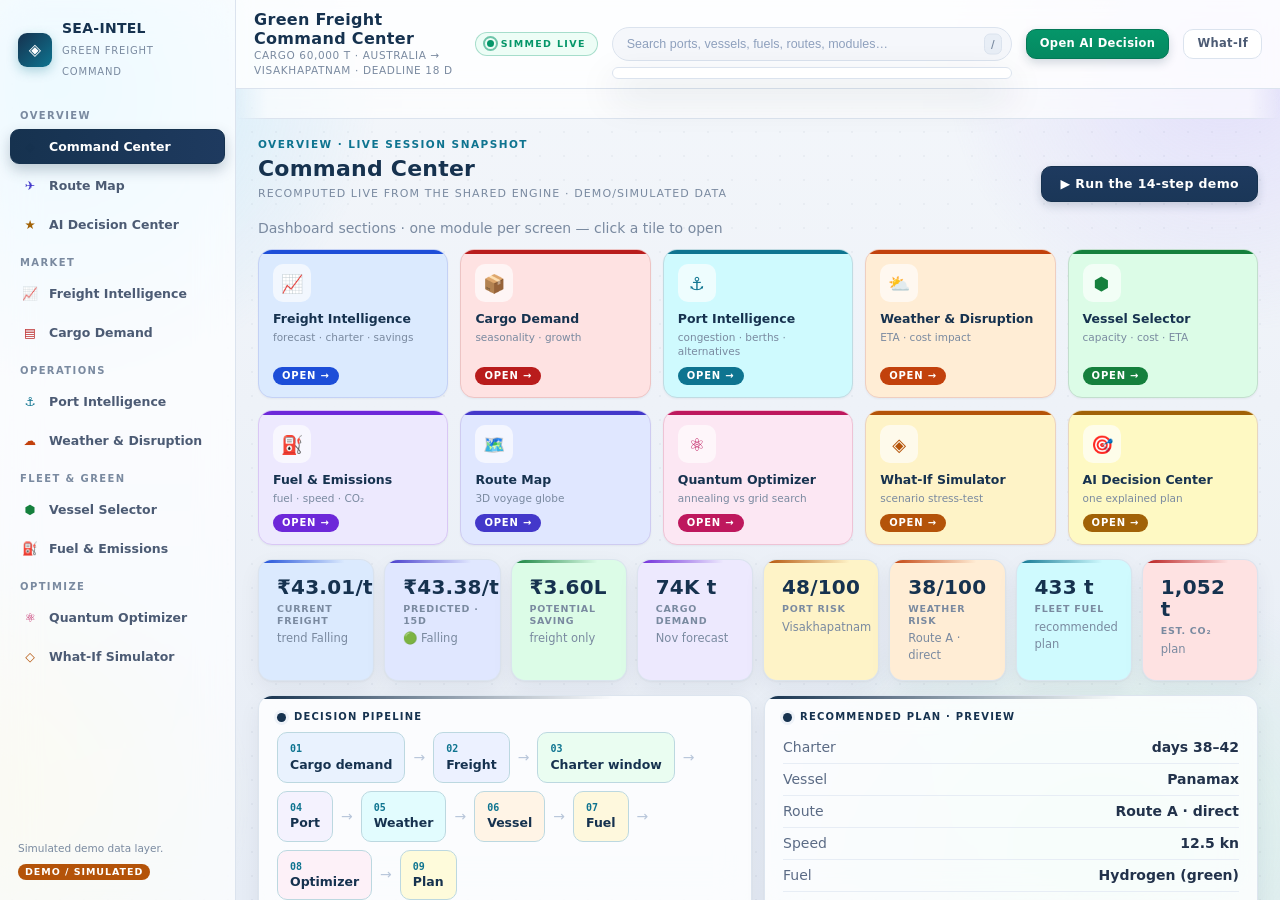
==== commit 325a2812: "v61: lane-aware freight pricing - rate series now includes load port, discharge port, great-circle d" ====
--- a/index.html
+++ b/index.html
@@ -4,7 +4,7 @@
 <meta charset="utf-8">
 <meta name="viewport" content="width=device-width, initial-scale=1.0">
 <title>SEA-INTEL · Green Freight Command Center</title>
-<link rel="stylesheet" href="css/styles.css?v=60">
+<link rel="stylesheet" href="css/styles.css?v=61">
 </head>
 <body>
 
@@ -147,6 +147,13 @@
         </div>
       </div>
 
+      <div class="pane">
+        <div class="card">
+          <div class="ttl">Rate build-up for the selected lane</div>
+          <div id="frLane"></div>
+        </div>
+      </div>
+
       <div class="grid two pane">
         <div class="card">
           <div class="ttl">Rate forecast · 60-day horizon</div>
@@ -416,10 +423,10 @@
 </div>
 
 <div id="probe" style="display:none"></div>
-<script src="js/data.js?v=60"></script>
-<script src="js/engine.js?v=60"></script>
-<script src="js/charts.js?v=60"></script>
-<script src="js/globe2026z.js?v=60"></script>
-<script src="js/app.js?v=60"></script>
+<script src="js/data.js?v=61"></script>
+<script src="js/engine.js?v=61"></script>
+<script src="js/charts.js?v=61"></script>
+<script src="js/globe2026z.js?v=61"></script>
+<script src="js/app.js?v=61"></script>
 </body>
 </html>
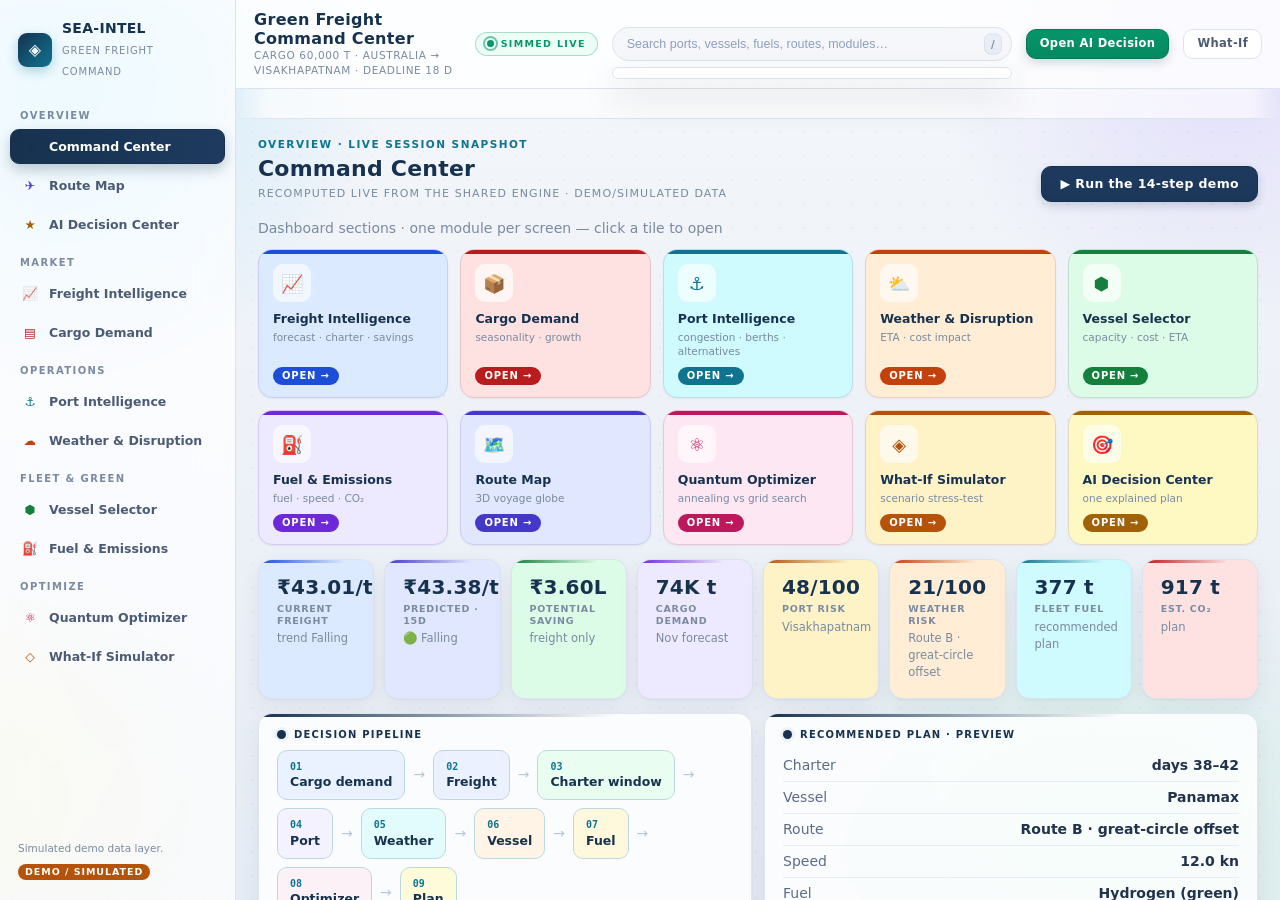
==== commit 29243493: "v62: route geometry fixed to exact ports (great-circle endpoints corrected), fuel view shows chosen " ====
--- a/index.html
+++ b/index.html
@@ -4,7 +4,7 @@
 <meta charset="utf-8">
 <meta name="viewport" content="width=device-width, initial-scale=1.0">
 <title>SEA-INTEL · Green Freight Command Center</title>
-<link rel="stylesheet" href="css/styles.css?v=61">
+<link rel="stylesheet" href="css/styles.css?v=62">
 </head>
 <body>
 
@@ -268,6 +268,7 @@
           <h2>Fuel Prediction &amp; Speed Optimization <small>speed in → fuel, cost, CO₂ out</small></h2>
         </div>
       </div>
+      <div class="card pane" id="fuShip"></div>
       <div class="grid two pane">
         <div class="card">
           <div class="ttl">Speed impact (live)</div>
@@ -313,6 +314,10 @@
         <div id="globeTip"></div>
       </div>
       <div class="card pane">
+        <div class="ttl">Voyage path on the planet</div>
+        <div id="mapPath"></div>
+      </div>
+      <div class="card pane">
         <div class="ttl">Map legend &amp; route rationale</div>
         <div id="mapLegend"></div>
       </div>
@@ -339,6 +344,7 @@
         <div class="card">
           <div class="ttl">Result that matches current priorities</div>
           <div id="optOut"></div>
+          <div id="qWhy" style="margin-top:10px"></div>
         </div>
       </div>
       <div class="grid two pane">
@@ -423,10 +429,10 @@
 </div>
 
 <div id="probe" style="display:none"></div>
-<script src="js/data.js?v=61"></script>
-<script src="js/engine.js?v=61"></script>
-<script src="js/charts.js?v=61"></script>
-<script src="js/globe2026z.js?v=61"></script>
-<script src="js/app.js?v=61"></script>
+<script src="js/data.js?v=62"></script>
+<script src="js/engine.js?v=62"></script>
+<script src="js/charts.js?v=62"></script>
+<script src="js/globe2026z.js?v=62"></script>
+<script src="js/app.js?v=62"></script>
 </body>
 </html>
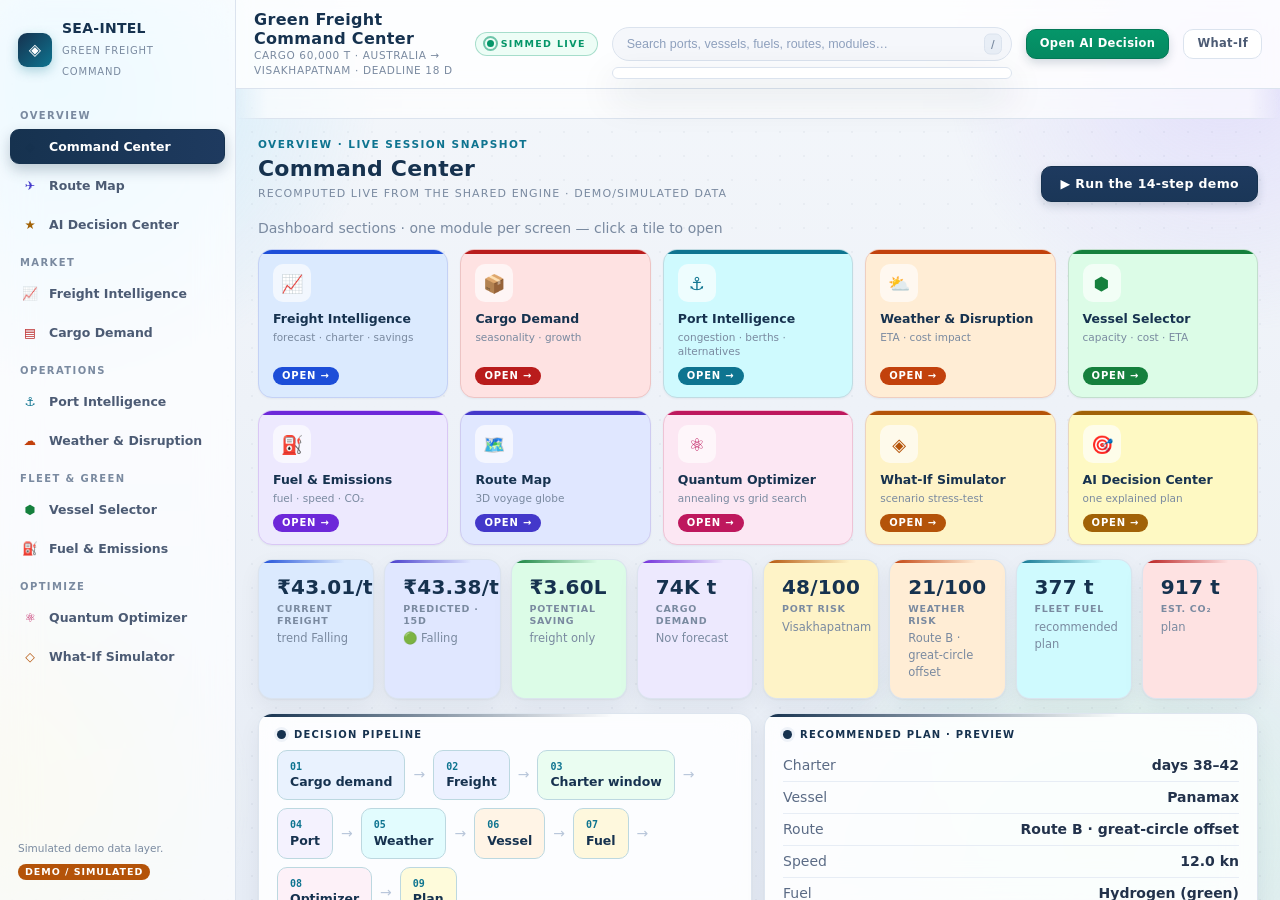
==== commit 8642c288: "Fix globe projection so routes are actually visible; add dotted active route, port labels, and deep " ====
--- a/index.html
+++ b/index.html
@@ -301,16 +301,27 @@
       <div class="view-head">
         <div>
           <span class="kick">Module 08 · spatial</span>
-          <h2>Route Map <small>grab to rotate · scroll to zoom · routes stay on the planet</small></h2>
+          <h2>Route Map <small>dotted line = your route · scroll or + / − to zoom into a port · fit route frames both ends</small></h2>
         </div>
         <div class="row">
           <button class="btn small" data-lane="A">Route A</button>
           <button class="btn small" data-lane="B">Route B</button>
           <button class="btn small" data-lane="C">Route C</button>
+          <span class="zoomer">
+            <button class="btn small ghost" data-zout="−" title="Zoom out">−</button>
+            <button class="btn small ghost" data-zfit="1" title="Frame the whole route">fit route</button>
+            <button class="btn small ghost" data-zin="+" title="Zoom in">+</button>
+          </span>
           <button class="btn small ghost" data-go="weather">Weather risk →</button>
         </div>
       </div>
       <div class="globe-box" id="globeBox">
+        <div class="globe-ctl">
+          <button class="btn small" data-zin="+">+</button>
+          <button class="btn small" data-zout="−">−</button>
+          <button class="btn small ghost" data-zfit="1">fit route</button>
+          <span id="zoomLvl" class="tag">1.0×</span>
+        </div>
         <div id="globeTip"></div>
       </div>
       <div class="card pane">
@@ -435,4 +446,4 @@
 <script src="js/globe2026z.js?v=62"></script>
 <script src="js/app.js?v=62"></script>
 </body>
-</html>+</html>
--- a/css/styles.css
+++ b/css/styles.css
@@ -166,7 +166,7 @@
 
 /* Cards */
 .card {
-  background: rgba(255, 255, 255, .82);
+  background: rgba(255, 255, 255, .88);
   -webkit-backdrop-filter: blur(16px) saturate(1.35);
   backdrop-filter: blur(16px) saturate(1.35);
   border: 1px solid rgba(219, 227, 238, .92);
@@ -371,6 +371,9 @@
 
 /* Globe */
 .globe-box { position: relative; width: 100%; height: 560px; border-radius: 14px; overflow: hidden; border: 1px solid #c9d4e4; background: #0a1a30; box-shadow: inset 0 0 60px rgba(10, 26, 48, .6); }
+.globe-ctl { position: absolute; left: 12px; top: 12px; z-index: 8; display: flex; align-items: center; gap: 6px; }
+.globe-ctl .btn { box-shadow: 0 2px 8px rgba(2, 8, 24, .35); }
+.zoomer { display: inline-flex; align-items: center; gap: 4px; margin: 0 2px; }
 #globeTip {
   position: fixed; z-index: 60; pointer-events: none; opacity: 0; transition: opacity .18s;
   background: #0d1b30; border: 1px solid rgba(14, 116, 144, .6); color: #e6f1ff;
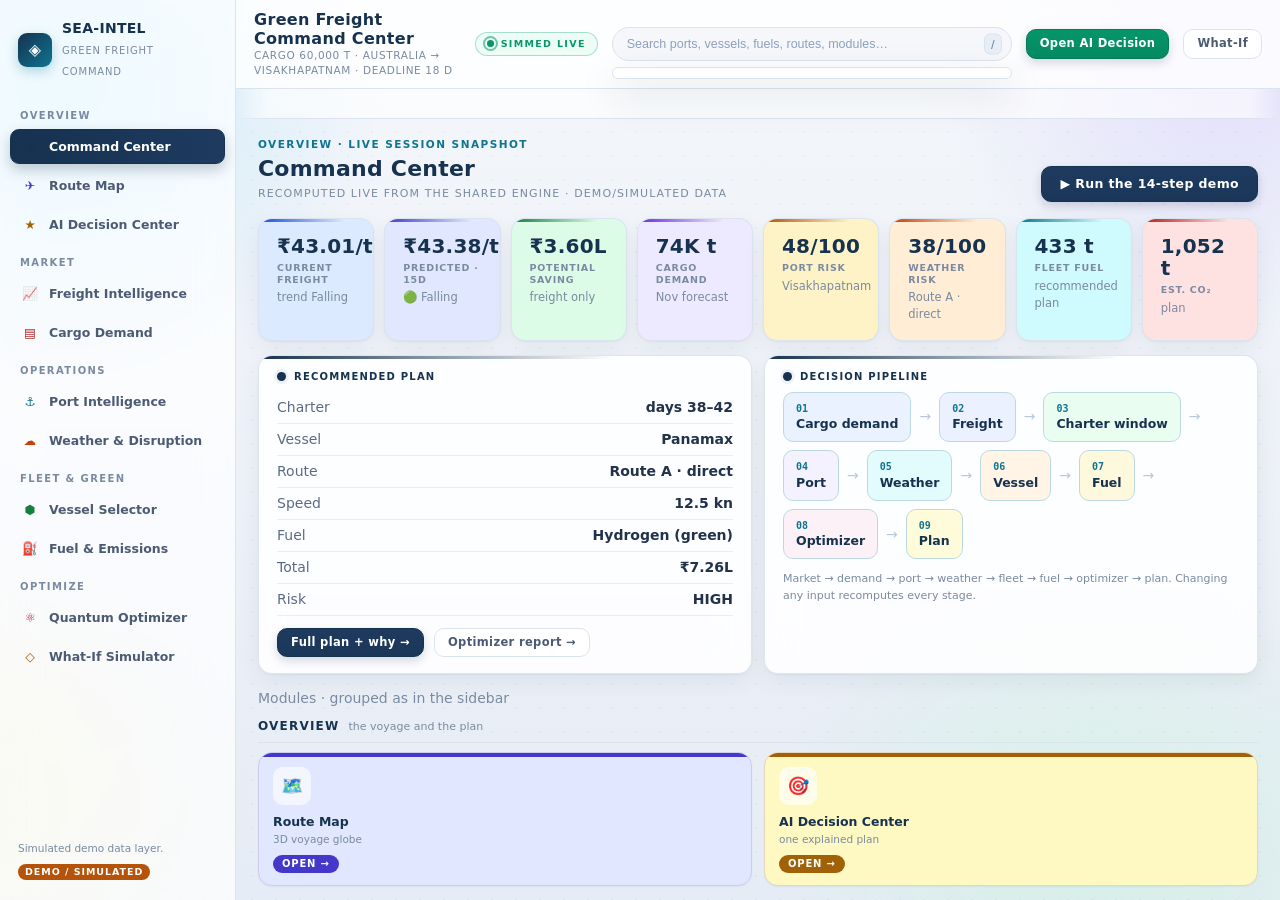
==== commit a92bdafa: "Update Green Freight Command Center" ====
--- a/index.html
+++ b/index.html
@@ -4,7 +4,7 @@
 <meta charset="utf-8">
 <meta name="viewport" content="width=device-width, initial-scale=1.0">
 <title>SEA-INTEL · Green Freight Command Center</title>
-<link rel="stylesheet" href="css/styles.css?v=62">
+<link rel="stylesheet" href="css/styles.css?v=66">
 </head>
 <body>
 
@@ -76,30 +76,28 @@
         <button class="btn" id="btnDemo">▶ Run the 14-step demo</button>
       </div>
 
-      <div class="pane">
-        <div class="ttl sec-ttl">Dashboard sections · one module per screen — click a tile to open</div>
-        <div class="sec-mosaic" id="secMosaic"></div>
-      </div>
-
       <div class="strip pane" id="kpiStrip"></div>
 
       <div class="grid two pane">
         <div class="card">
-          <div class="ttl">Decision pipeline</div>
-          <div class="pipe" id="pipeLine"></div>
-          <p class="sim-note" style="margin-top:12px">Market → demand → port → weather → fleet → fuel → optimizer → plan. Changing any input recomputes every stage.</p>
-        </div>
-        <div class="card">
-          <div class="ttl">Recommended plan · preview</div>
+          <div class="ttl">Recommended plan</div>
           <div id="homePlan"></div>
           <div style="display:flex;gap:10px;margin-top:12px;flex-wrap:wrap">
             <button class="btn small" data-go="decision">Full plan + why →</button>
             <button class="btn small ghost" data-go="quantum">Optimizer report →</button>
           </div>
         </div>
-      </div>
-
-      <div class="grid four pane" id="quickLaunch"></div>
+        <div class="card">
+          <div class="ttl">Decision pipeline</div>
+          <div class="pipe" id="pipeLine"></div>
+          <p class="sim-note" style="margin-top:12px">Market → demand → port → weather → fleet → fuel → optimizer → plan. Changing any input recomputes every stage.</p>
+        </div>
+      </div>
+
+      <div class="pane">
+        <div class="ttl sec-ttl">Modules · grouped as in the sidebar</div>
+        <div id="secMosaic"></div>
+      </div>
 
       <div class="card pane">
         <div class="ttl">Guided demo log</div>
@@ -440,10 +438,11 @@
 </div>
 
 <div id="probe" style="display:none"></div>
-<script src="js/data.js?v=62"></script>
-<script src="js/engine.js?v=62"></script>
-<script src="js/charts.js?v=62"></script>
-<script src="js/globe2026z.js?v=62"></script>
-<script src="js/app.js?v=62"></script>
+<script src="js/data.js?v=66"></script>
+<script src="js/sea-routes.js?v=66"></script>
+<script src="js/engine.js?v=66"></script>
+<script src="js/charts.js?v=66"></script>
+<script src="js/globe2026z.js?v=66"></script>
+<script src="js/app.js?v=66"></script>
 </body>
 </html>
--- a/css/styles.css
+++ b/css/styles.css
@@ -415,6 +415,17 @@
 .strip .min .v { font: 800 20px/1.1 system-ui; color: var(--navy); }
 .strip .min .lbl { font: 600 9.5px/1.2 system-ui; letter-spacing: .08em; text-transform: uppercase; color: var(--ink3); margin-top: 5px; }
 
+/* Module groups (Command Center) — mirrors the sidebar taxonomy */
+.mod-group { margin-bottom: 16px; }
+.mod-group:last-child { margin-bottom: 0; }
+.mod-group-h {
+  display: flex; align-items: baseline; gap: 9px; flex-wrap: wrap;
+  margin: 0 0 9px; padding-bottom: 6px; border-bottom: 1px solid var(--line);
+}
+.mod-group-h b { font: 800 12px/1 system-ui; letter-spacing: .1em; text-transform: uppercase; color: var(--navy); }
+.mod-group-h span { color: var(--ink3); font-size: 11px; }
+.tiles { display: grid; grid-template-columns: repeat(auto-fit, minmax(196px, 1fr)); gap: 12px; }
+
 /* Section mosaic (dashboard top) */
 .sec-ttl { margin: 0 0 10px; color: var(--ink3); }
 .sec-mosaic { display: grid; grid-template-columns: repeat(5, 1fr); gap: 12px; }
